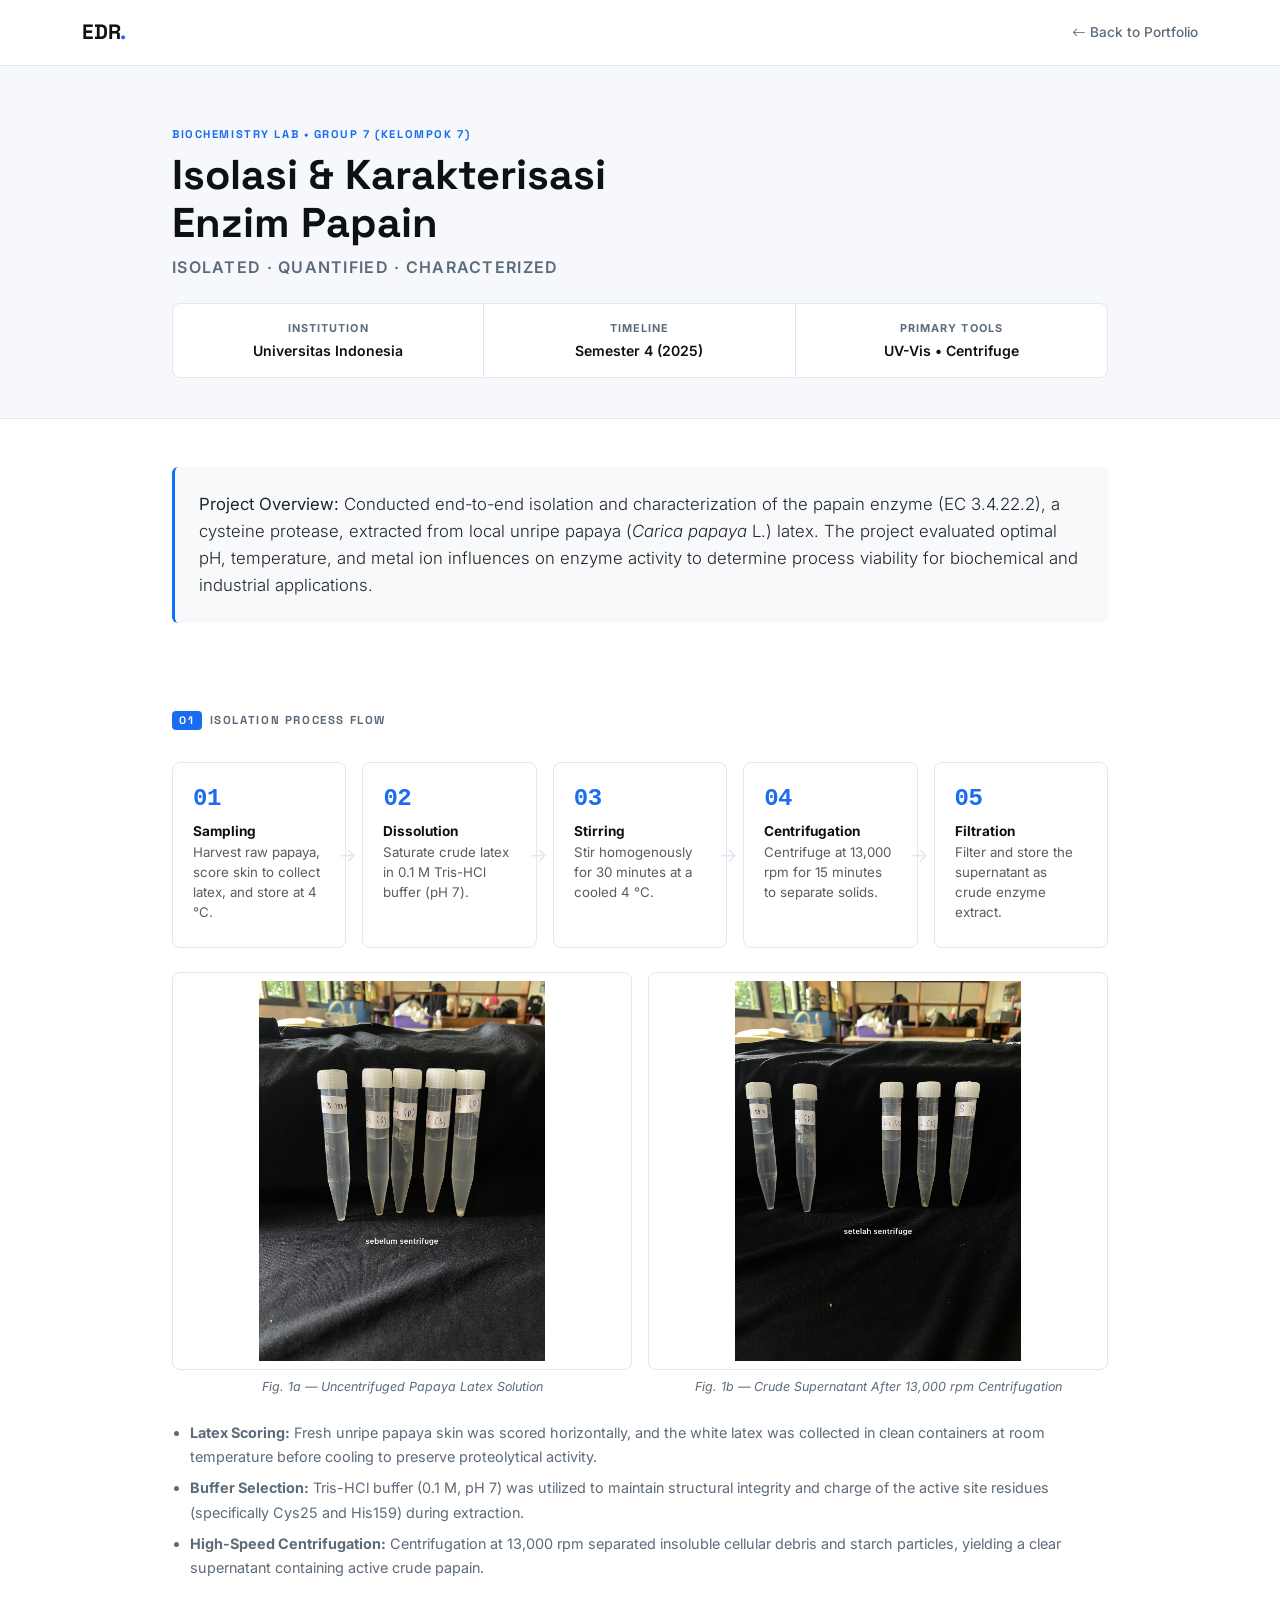
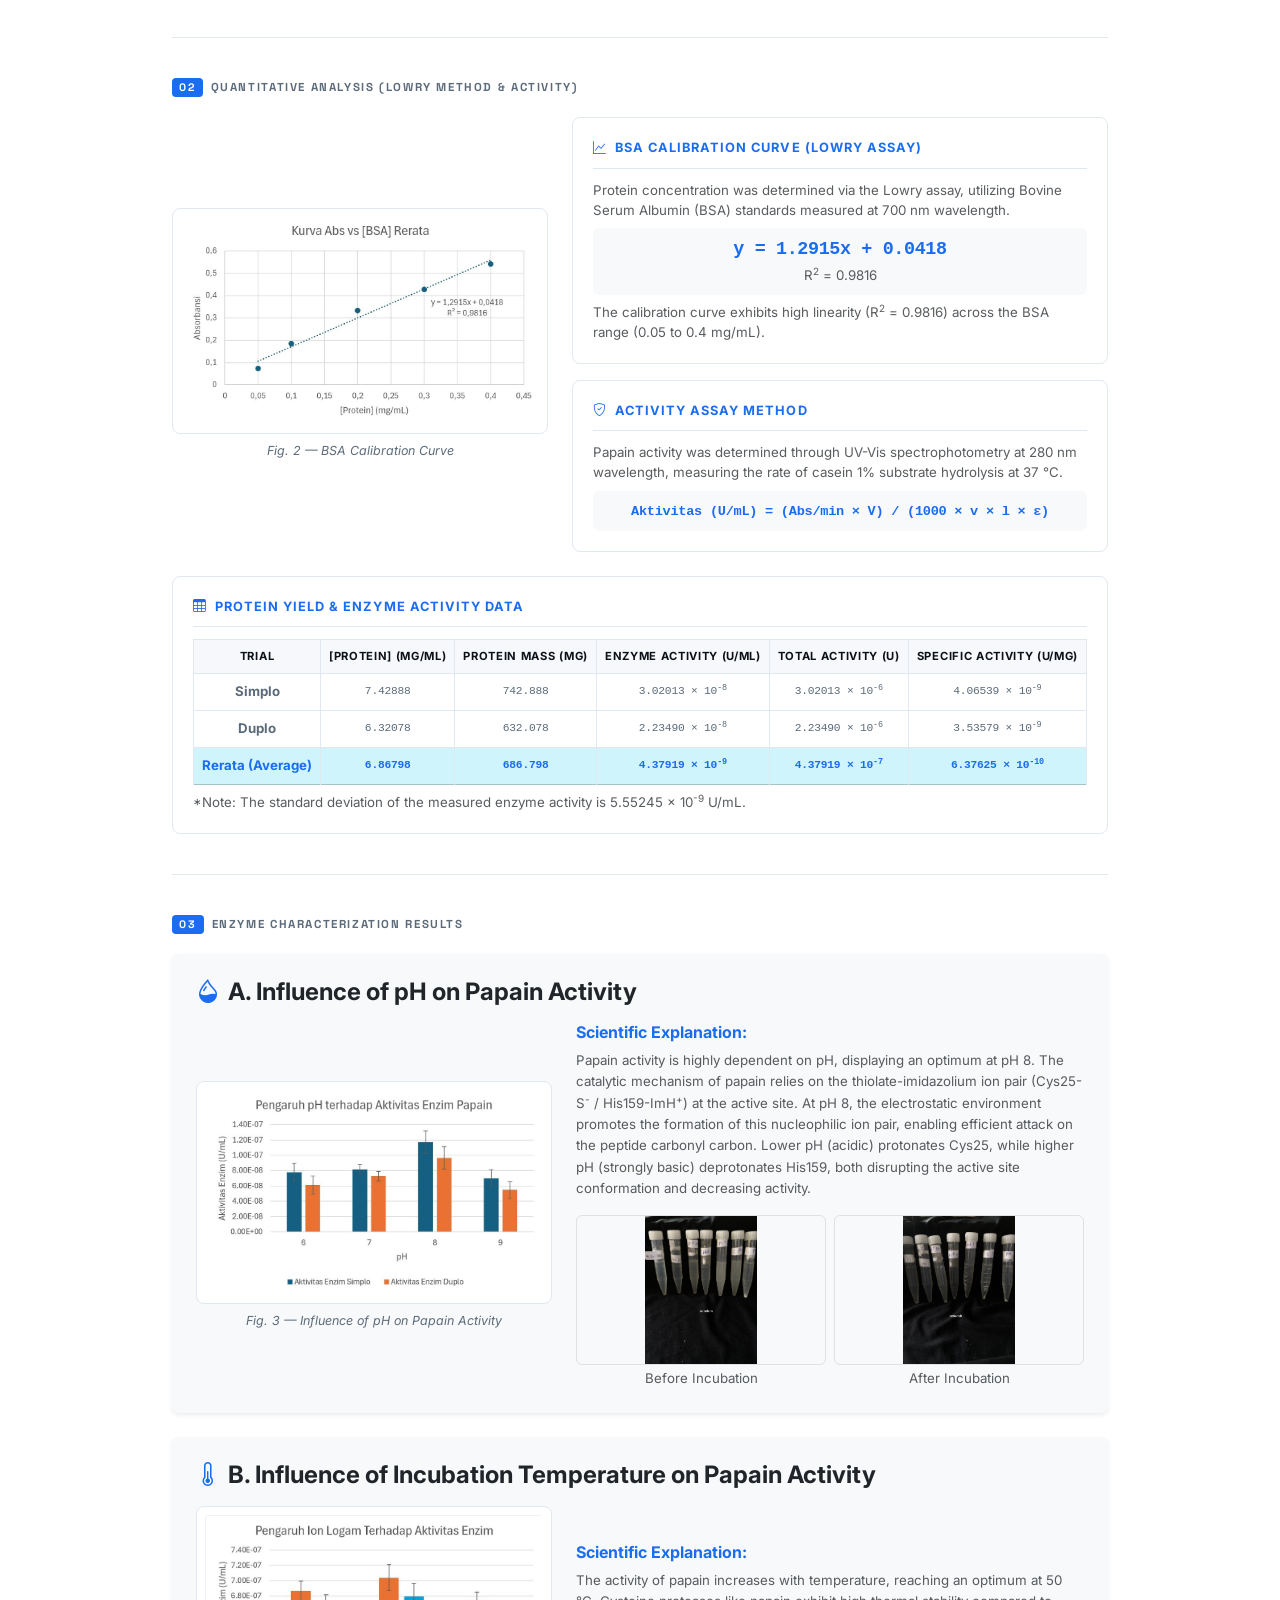
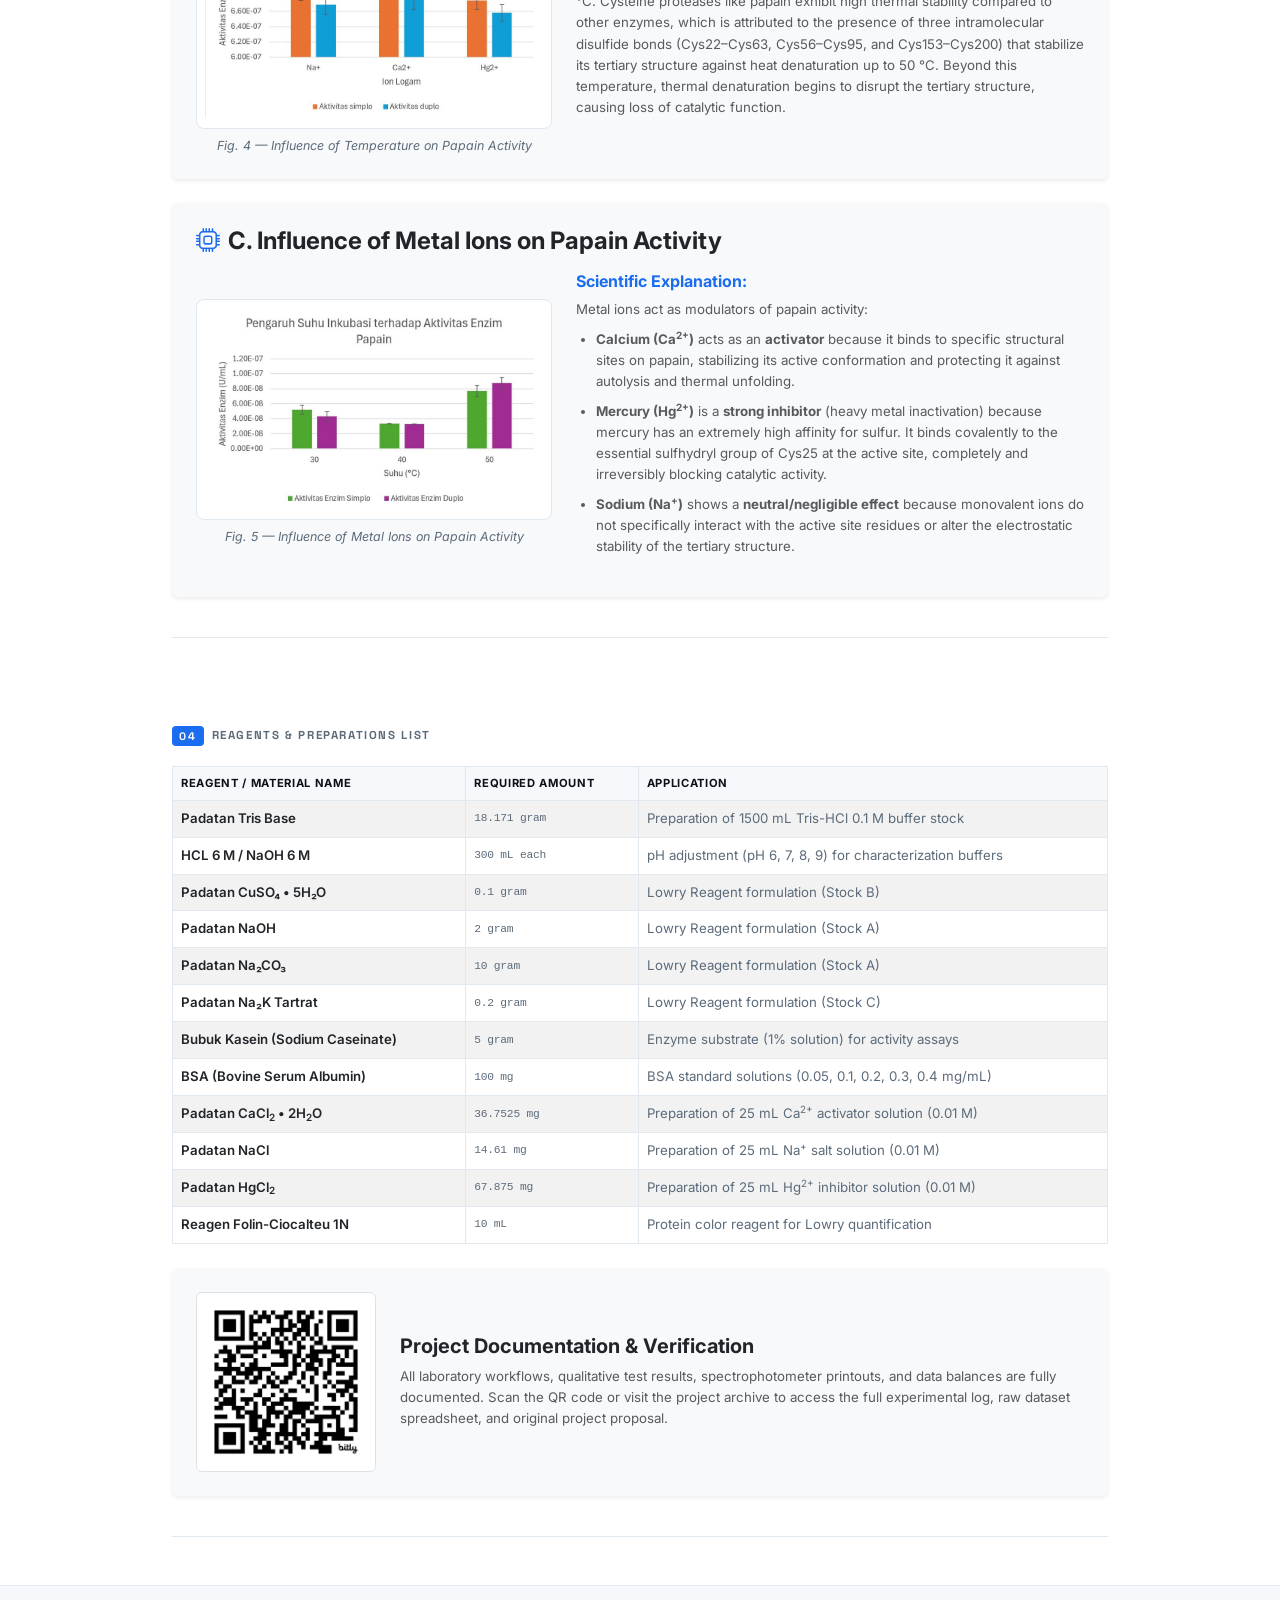
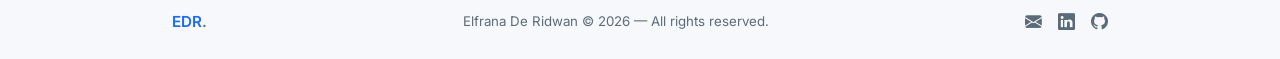
==== docs/project_biochemistry.html @ 493fb2e7 "PORTO" ====
<!DOCTYPE html>
<html lang="en">
<head>
  <meta charset="UTF-8" />
  <meta name="viewport" content="width=device-width, initial-scale=1.0" />
  <meta name="description" content="Papain Enzyme Isolation & Characterization Project — Biochemistry, UV-Vis Spectroscopy, Lowry Assay, Enzyme Activity. Elfrana De Ridwan." />
  <title>Papain Enzyme Isolation &amp; Characterization | Elfrana De Ridwan</title>

  <link href="https://cdn.jsdelivr.net/npm/bootstrap@5.3.3/dist/css/bootstrap.min.css" rel="stylesheet">
  <link href="https://cdn.jsdelivr.net/npm/bootstrap-icons@1.11.3/font/bootstrap-icons.css" rel="stylesheet">
  <link href="https://fonts.googleapis.com/css2?family=Inter:wght@300;400;500;600;700&family=Space+Grotesk:wght@400;500;600;700&display=swap" rel="stylesheet">
  <link rel="stylesheet" href="static/css/style.css" />
</head>
<body>

<!-- ── NAVBAR ─────────────────────────────────── -->
<nav class="navbar navbar-expand-lg sticky-top" id="mainNav">
  <div class="container">
    <a class="navbar-brand fw-bold" href="index.html">EDR<span class="text-accent">.</span></a>
    <div class="ms-auto">
      <a href="index.html" class="btn-back"><i class="bi bi-arrow-left me-1"></i>Back to Portfolio</a>
    </div>
  </div>
</nav>

<!-- ── PROJECT HEADER ─────────────────────────── -->
<section class="project-hero">
  <div class="container" style="max-width:960px;">
    <p class="label-tag mb-2">Biochemistry Lab &bull; Group 7 (Kelompok 7)</p>
    <h1 class="proj-hero-title">Isolasi &amp; Karakterisasi<br>Enzim Papain</h1>
    <p class="proj-hero-sub">Isolated &middot; Quantified &middot; Characterized</p>

    <!-- Meta strip -->
    <div class="meta-strip row g-0 mt-4">
      <div class="col-4 meta-cell text-center">
        <div class="meta-key">Institution</div>
        <div class="meta-val">Universitas Indonesia</div>
      </div>
      <div class="col-4 meta-cell text-center">
        <div class="meta-key">Timeline</div>
        <div class="meta-val">Semester 4 (2025)</div>
      </div>
      <div class="col-4 meta-cell text-center" style="border:none">
        <div class="meta-key">Primary Tools</div>
        <div class="meta-val">UV-Vis &bull; Centrifuge</div>
      </div>
    </div>
  </div>
</section>

<div class="container py-5" style="max-width:960px;">

  <!-- Initial Project Description -->
  <div class="mb-5 p-4 bg-light border-start border-primary border-3 rounded">
    <p class="lead mb-0 text-dark" style="font-size: 1.05rem; line-height: 1.6;">
      <strong>Project Overview:</strong> Conducted end-to-end isolation and characterization of the papain enzyme (EC 3.4.22.2), a cysteine protease, extracted from local unripe papaya (<em>Carica papaya</em> L.) latex. The project evaluated optimal pH, temperature, and metal ion influences on enzyme activity to determine process viability for biochemical and industrial applications.
    </p>
  </div>

  <!-- ── 1. ISOLATION WORKFLOW ─────────────────── -->
  <section class="proj-section">
    <div class="section-label"><span>01</span> Isolation Process Flow</div>
    
    <!-- Flow diagram wrapper using CSS flexbox for clean scientific workflow -->
    <div class="approach-pipeline mb-4">
      <div class="approach-step">
        <div class="approach-num mono-accent">01</div>
        <h5 class="fw-bold mb-1" style="font-size:0.85rem">Sampling</h5>
        <p class="small text-muted mb-0">Harvest raw papaya, score skin to collect latex, and store at 4 &deg;C.</p>
      </div>
      <div class="approach-step">
        <div class="approach-num mono-accent">02</div>
        <h5 class="fw-bold mb-1" style="font-size:0.85rem">Dissolution</h5>
        <p class="small text-muted mb-0">Saturate crude latex in 0.1 M Tris-HCl buffer (pH 7).</p>
      </div>
      <div class="approach-step">
        <div class="approach-num mono-accent">03</div>
        <h5 class="fw-bold mb-1" style="font-size:0.85rem">Stirring</h5>
        <p class="small text-muted mb-0">Stir homogenously for 30 minutes at a cooled 4 &deg;C.</p>
      </div>
      <div class="approach-step">
        <div class="approach-num mono-accent">04</div>
        <h5 class="fw-bold mb-1" style="font-size:0.85rem">Centrifugation</h5>
        <p class="small text-muted mb-0">Centrifuge at 13,000 rpm for 15 minutes to separate solids.</p>
      </div>
      <div class="approach-step">
        <div class="approach-num mono-accent">05</div>
        <h5 class="fw-bold mb-1" style="font-size:0.85rem">Filtration</h5>
        <p class="small text-muted mb-0">Filter and store the supernatant as crude enzyme extract.</p>
      </div>
    </div>

    <!-- Centrifuge experimental evidence pictures -->
    <div class="row g-3 mb-4">
      <div class="col-md-6 text-center">
        <div class="img-frame">
          <img src="static/images/biochem_before_centrifuge.png" alt="Latex dissolution before centrifuge" class="img-fluid" style="max-height: 380px; object-fit: contain; width: 100%;">
        </div>
        <p class="img-caption">Fig. 1a — Uncentrifuged Papaya Latex Solution</p>
      </div>
      <div class="col-md-6 text-center">
        <div class="img-frame">
          <img src="static/images/biochem_after_centrifuge.png" alt="Supernatant crude papain after centrifuge" class="img-fluid" style="max-height: 380px; object-fit: contain; width: 100%;">
        </div>
        <p class="img-caption">Fig. 1b — Crude Supernatant After 13,000 rpm Centrifugation</p>
      </div>
    </div>
    
    <ul class="eng-list mt-3">
      <li><strong>Latex Scoring:</strong> Fresh unripe papaya skin was scored horizontally, and the white latex was collected in clean containers at room temperature before cooling to preserve proteolytical activity.</li>
      <li><strong>Buffer Selection:</strong> Tris-HCl buffer (0.1 M, pH 7) was utilized to maintain structural integrity and charge of the active site residues (specifically Cys25 and His159) during extraction.</li>
      <li><strong>High-Speed Centrifugation:</strong> Centrifugation at 13,000 rpm separated insoluble cellular debris and starch particles, yielding a clear supernatant containing active crude papain.</li>
    </ul>
  </section>

  <!-- ── 2. QUANTITATIVE ANALYSIS ──────────────── -->
  <section class="proj-section">
    <div class="section-label"><span>02</span> Quantitative Analysis (Lowry Method &amp; Activity)</div>
    
    <div class="row g-4 mb-4 align-items-center">
      <!-- Chart column -->
      <div class="col-md-5 text-center">
        <div class="img-frame">
          <img src="static/images/biochem_lowry_curve.png" alt="BSA Calibration Curve" class="img-fluid">
        </div>
        <p class="img-caption">Fig. 2 — BSA Calibration Curve</p>
      </div>
      
      <!-- Text/Calculations column -->
      <div class="col-md-7">
        <div class="ana-card mb-3">
          <div class="ana-card-title"><i class="bi bi-graph-up me-2"></i>BSA Calibration Curve (Lowry Assay)</div>
          <p class="small text-muted mb-2">
            Protein concentration was determined via the Lowry assay, utilizing Bovine Serum Albumin (BSA) standards measured at 700 nm wavelength.
          </p>
          <div class="p-2 bg-light rounded text-center mb-2">
            <span class="mono-accent fw-bold text-accent" style="font-size:1.15rem">y = 1.2915x + 0.0418</span><br>
            <span class="small text-muted">R<sup>2</sup> = 0.9816</span>
          </div>
          <p class="small text-muted mb-0">
            The calibration curve exhibits high linearity (R<sup>2</sup> = 0.9816) across the BSA range (0.05 to 0.4 mg/mL).
          </p>
        </div>

        <div class="ana-card">
          <div class="ana-card-title"><i class="bi bi-shield-check me-2"></i>Activity Assay Method</div>
          <p class="small text-muted mb-2">
            Papain activity was determined through UV-Vis spectrophotometry at 280 nm wavelength, measuring the rate of casein 1% substrate hydrolysis at 37 &deg;C.
          </p>
          <div class="p-2 bg-light rounded text-center">
            <span class="mono-accent fw-bold text-accent" style="font-size:0.85rem">Aktivitas (U/mL) = (Abs/min &times; V) / (1000 &times; v &times; l &times; &epsilon;)</span>
          </div>
        </div>
      </div>
    </div>

    <!-- Quantitative Data Table -->
    <div class="ana-card">
      <div class="ana-card-title"><i class="bi bi-table me-2"></i>Protein Yield &amp; Enzyme Activity Data</div>
      <div class="table-responsive">
        <table class="table table-bordered table-hover bom-table mb-0 text-center">
          <thead>
            <tr>
              <th>Trial</th>
              <th>[Protein] (mg/mL)</th>
              <th>Protein Mass (mg)</th>
              <th>Enzyme Activity (U/mL)</th>
              <th>Total Activity (U)</th>
              <th>Specific Activity (U/mg)</th>
            </tr>
          </thead>
          <tbody>
            <tr>
              <td class="fw-bold">Simplo</td>
              <td class="mono-accent">7.42888</td>
              <td class="mono-accent">742.888</td>
              <td class="mono-accent">3.02013 &times; 10<sup>-8</sup></td>
              <td class="mono-accent">3.02013 &times; 10<sup>-6</sup></td>
              <td class="mono-accent">4.06539 &times; 10<sup>-9</sup></td>
            </tr>
            <tr>
              <td class="fw-bold">Duplo</td>
              <td class="mono-accent">6.32078</td>
              <td class="mono-accent">632.078</td>
              <td class="mono-accent">2.23490 &times; 10<sup>-8</sup></td>
              <td class="mono-accent">2.23490 &times; 10<sup>-6</sup></td>
              <td class="mono-accent">3.53579 &times; 10<sup>-9</sup></td>
            </tr>
            <tr class="table-info font-weight-bold">
              <td class="fw-bold text-accent">Rerata (Average)</td>
              <td class="mono-accent text-accent fw-bold">6.86798</td>
              <td class="mono-accent text-accent fw-bold">686.798</td>
              <td class="mono-accent text-accent fw-bold">4.37919 &times; 10<sup>-9</sup></td>
              <td class="mono-accent text-accent fw-bold">4.37919 &times; 10<sup>-7</sup></td>
              <td class="mono-accent text-accent fw-bold">6.37625 &times; 10<sup>-10</sup></td>
            </tr>
          </tbody>
        </table>
      </div>
      <p class="small text-muted mt-2 mb-0 text-start">
        *Note: The standard deviation of the measured enzyme activity is 5.55245 &times; 10<sup>-9</sup> U/mL.
      </p>
    </div>
  </section>

  <!-- ── 3. ENZYME CHARACTERIZATION ────────────── -->
  <section class="proj-section">
    <div class="section-label"><span>03</span> Enzyme Characterization Results</div>

    <!-- A. pH Profile Section -->
    <div class="card mb-4 border-0 shadow-sm bg-light">
      <div class="card-body p-4">
        <h4 class="fw-bold mb-3 text-dark"><i class="bi bi-droplet-half text-accent me-2"></i>A. Influence of pH on Papain Activity</h4>
        <div class="row g-4 align-items-center">
          <div class="col-md-5 text-center">
            <div class="img-frame mb-2">
              <img src="static/images/biochem_ph_chart.png" alt="pH Effect Chart" class="img-fluid">
            </div>
            <p class="img-caption">Fig. 3 — Influence of pH on Papain Activity</p>
          </div>
          <div class="col-md-7">
            <h6 class="fw-bold text-accent mb-2">Scientific Explanation:</h6>
            <p class="small text-muted mb-3" style="line-height: 1.6;">
              Papain activity is highly dependent on pH, displaying an optimum at pH 8. The catalytic mechanism of papain relies on the thiolate-imidazolium ion pair (Cys25-S<sup>-</sup> / His159-ImH<sup>+</sup>) at the active site. At pH 8, the electrostatic environment promotes the formation of this nucleophilic ion pair, enabling efficient attack on the peptide carbonyl carbon. Lower pH (acidic) protonates Cys25, while higher pH (strongly basic) deprotonates His159, both disrupting the active site conformation and decreasing activity.
            </p>
            <!-- pH trial tubes gallery -->
            <div class="row g-2">
              <div class="col-6">
                <img src="static/images/biochem_ph_before.png" alt="pH tubes before incubation" class="img-fluid rounded border" style="max-height: 150px; object-fit: contain; width: 100%;">
                <span class="d-block small text-muted text-center mt-1">Before Incubation</span>
              </div>
              <div class="col-6">
                <img src="static/images/biochem_ph_after.png" alt="pH tubes after incubation" class="img-fluid rounded border" style="max-height: 150px; object-fit: contain; width: 100%;">
                <span class="d-block small text-muted text-center mt-1">After Incubation</span>
              </div>
            </div>
          </div>
        </div>
      </div>
    </div>

    <!-- B. Temperature Profile Section -->
    <div class="card mb-4 border-0 shadow-sm bg-light">
      <div class="card-body p-4">
        <h4 class="fw-bold mb-3 text-dark"><i class="bi bi-thermometer-half text-accent me-2"></i>B. Influence of Incubation Temperature on Papain Activity</h4>
        <div class="row g-4 align-items-center">
          <div class="col-md-5 text-center">
            <div class="img-frame mb-2">
              <img src="static/images/biochem_temp_chart.png" alt="Temperature Effect Chart" class="img-fluid">
            </div>
            <p class="img-caption">Fig. 4 — Influence of Temperature on Papain Activity</p>
          </div>
          <div class="col-md-7">
            <h6 class="fw-bold text-accent mb-2">Scientific Explanation:</h6>
            <p class="small text-muted mb-0" style="line-height: 1.6;">
              The activity of papain increases with temperature, reaching an optimum at 50 &deg;C. Cysteine proteases like papain exhibit high thermal stability compared to other enzymes, which is attributed to the presence of three intramolecular disulfide bonds (Cys22–Cys63, Cys56–Cys95, and Cys153–Cys200) that stabilize its tertiary structure against heat denaturation up to 50 &deg;C. Beyond this temperature, thermal denaturation begins to disrupt the tertiary structure, causing loss of catalytic function.
            </p>
          </div>
        </div>
      </div>
    </div>

    <!-- C. Metal Ion Profile Section -->
    <div class="card border-0 shadow-sm bg-light">
      <div class="card-body p-4">
        <h4 class="fw-bold mb-3 text-dark"><i class="bi bi-cpu text-accent me-2"></i>C. Influence of Metal Ions on Papain Activity</h4>
        <div class="row g-4 align-items-center">
          <div class="col-md-5 text-center">
            <div class="img-frame mb-2">
              <img src="static/images/biochem_metal_chart.png" alt="Metal Ion Effect Chart" class="img-fluid">
            </div>
            <p class="img-caption">Fig. 5 — Influence of Metal Ions on Papain Activity</p>
          </div>
          <div class="col-md-7">
            <h6 class="fw-bold text-accent mb-2">Scientific Explanation:</h6>
            <p class="small text-muted mb-0" style="line-height: 1.6;">
              Metal ions act as modulators of papain activity:
            </p>
            <ul class="small text-muted mt-2" style="line-height: 1.6; padding-left: 20px;">
              <li class="mb-2"><strong>Calcium (Ca<sup>2+</sup>)</strong> acts as an <strong>activator</strong> because it binds to specific structural sites on papain, stabilizing its active conformation and protecting it against autolysis and thermal unfolding.</li>
              <li class="mb-2"><strong>Mercury (Hg<sup>2+</sup>)</strong> is a <strong>strong inhibitor</strong> (heavy metal inactivation) because mercury has an extremely high affinity for sulfur. It binds covalently to the essential sulfhydryl group of Cys25 at the active site, completely and irreversibly blocking catalytic activity.</li>
              <li><strong>Sodium (Na<sup>+</sup>)</strong> shows a <strong>neutral/negligible effect</strong> because monovalent ions do not specifically interact with the active site residues or alter the electrostatic stability of the tertiary structure.</li>
            </ul>
          </div>
        </div>
      </div>
    </div>
  </section>

  <!-- ── 4. MATERIALS & REAGENTS ──────────────── -->
  <section class="proj-section mt-5">
    <div class="section-label"><span>04</span> Reagents &amp; Preparations List</div>
    <div class="table-responsive mb-4">
      <table class="table table-bordered table-striped bom-table mb-0">
        <thead>
          <tr>
            <th>Reagent / Material Name</th>
            <th>Required Amount</th>
            <th>Application</th>
          </tr>
        </thead>
        <tbody>
          <tr>
            <td class="fw-600 text-dark">Padatan Tris Base</td>
            <td class="mono-accent">18.171 gram</td>
            <td>Preparation of 1500 mL Tris-HCl 0.1 M buffer stock</td>
          </tr>
          <tr>
            <td class="fw-600 text-dark">HCL 6 M / NaOH 6 M</td>
            <td class="mono-accent">300 mL each</td>
            <td>pH adjustment (pH 6, 7, 8, 9) for characterization buffers</td>
          </tr>
          <tr>
            <td class="fw-600 text-dark">Padatan CuSO₄ &bull; 5H₂O</td>
            <td class="mono-accent">0.1 gram</td>
            <td>Lowry Reagent formulation (Stock B)</td>
          </tr>
          <tr>
            <td class="fw-600 text-dark">Padatan NaOH</td>
            <td class="mono-accent">2 gram</td>
            <td>Lowry Reagent formulation (Stock A)</td>
          </tr>
          <tr>
            <td class="fw-600 text-dark">Padatan Na₂CO₃</td>
            <td class="mono-accent">10 gram</td>
            <td>Lowry Reagent formulation (Stock A)</td>
          </tr>
          <tr>
            <td class="fw-600 text-dark">Padatan Na₂K Tartrat</td>
            <td class="mono-accent">0.2 gram</td>
            <td>Lowry Reagent formulation (Stock C)</td>
          </tr>
          <tr>
            <td class="fw-600 text-dark">Bubuk Kasein (Sodium Caseinate)</td>
            <td class="mono-accent">5 gram</td>
            <td>Enzyme substrate (1% solution) for activity assays</td>
          </tr>
          <tr>
            <td class="fw-600 text-dark">BSA (Bovine Serum Albumin)</td>
            <td class="mono-accent">100 mg</td>
            <td>BSA standard solutions (0.05, 0.1, 0.2, 0.3, 0.4 mg/mL)</td>
          </tr>
          <tr>
            <td class="fw-600 text-dark">Padatan CaCl<sub>2</sub> &bull; 2H<sub>2</sub>O</td>
            <td class="mono-accent">36.7525 mg</td>
            <td>Preparation of 25 mL Ca<sup>2+</sup> activator solution (0.01 M)</td>
          </tr>
          <tr>
            <td class="fw-600 text-dark">Padatan NaCl</td>
            <td class="mono-accent">14.61 mg</td>
            <td>Preparation of 25 mL Na<sup>+</sup> salt solution (0.01 M)</td>
          </tr>
          <tr>
            <td class="fw-600 text-dark">Padatan HgCl<sub>2</sub></td>
            <td class="mono-accent">67.875 mg</td>
            <td>Preparation of 25 mL Hg<sup>2+</sup> inhibitor solution (0.01 M)</td>
          </tr>
          <tr>
            <td class="fw-600 text-dark">Reagen Folin-Ciocalteu 1N</td>
            <td class="mono-accent">10 mL</td>
            <td>Protein color reagent for Lowry quantification</td>
          </tr>
        </tbody>
      </table>
    </div>

    <!-- Final documentation card with QR code -->
    <div class="card border-0 shadow-sm bg-light">
      <div class="card-body p-4 d-flex flex-column flex-md-row align-items-center gap-4">
        <div class="text-center" style="max-width:180px;">
          <img src="static/images/biochem_qrcode.png" alt="Documentation QR Code" class="img-fluid rounded border">
        </div>
        <div>
          <h5 class="fw-bold mb-2">Project Documentation &amp; Verification</h5>
          <p class="small text-muted mb-0" style="line-height: 1.6;">
            All laboratory workflows, qualitative test results, spectrophotometer printouts, and data balances are fully documented. Scan the QR code or visit the project archive to access the full experimental log, raw dataset spreadsheet, and original project proposal.
          </p>
        </div>
      </div>
    </div>
  </section>
  
</div>

<!-- ── FOOTER ─────────────────────────────────────── -->
<footer class="site-footer py-4">
  <div class="container d-flex flex-column flex-md-row justify-content-between align-items-center gap-2" style="max-width: 960px;">
    <span class="fw-600" style="color:var(--accent)">EDR<span style="color:var(--txt-muted)">.</span></span>
    <span class="small txt-muted">Elfrana De Ridwan &copy; 2026 &mdash; All rights reserved.</span>
    <div class="d-flex gap-3">
      <a href="mailto:elfrana.de@ui.ac.id" class="footer-link"><i class="bi bi-envelope-fill"></i></a>
      <a href="https://www.linkedin.com/in/elfrana-de-ridwan-ba3712145" target="_blank" class="footer-link"><i class="bi bi-linkedin"></i></a>
      <a href="https://github.com/elfranar" target="_blank" class="footer-link"><i class="bi bi-github"></i></a>
    </div>
  </div>
</footer>

<script src="https://cdn.jsdelivr.net/npm/bootstrap@5.3.3/dist/js/bootstrap.bundle.min.js"></script>
</body>
</html>
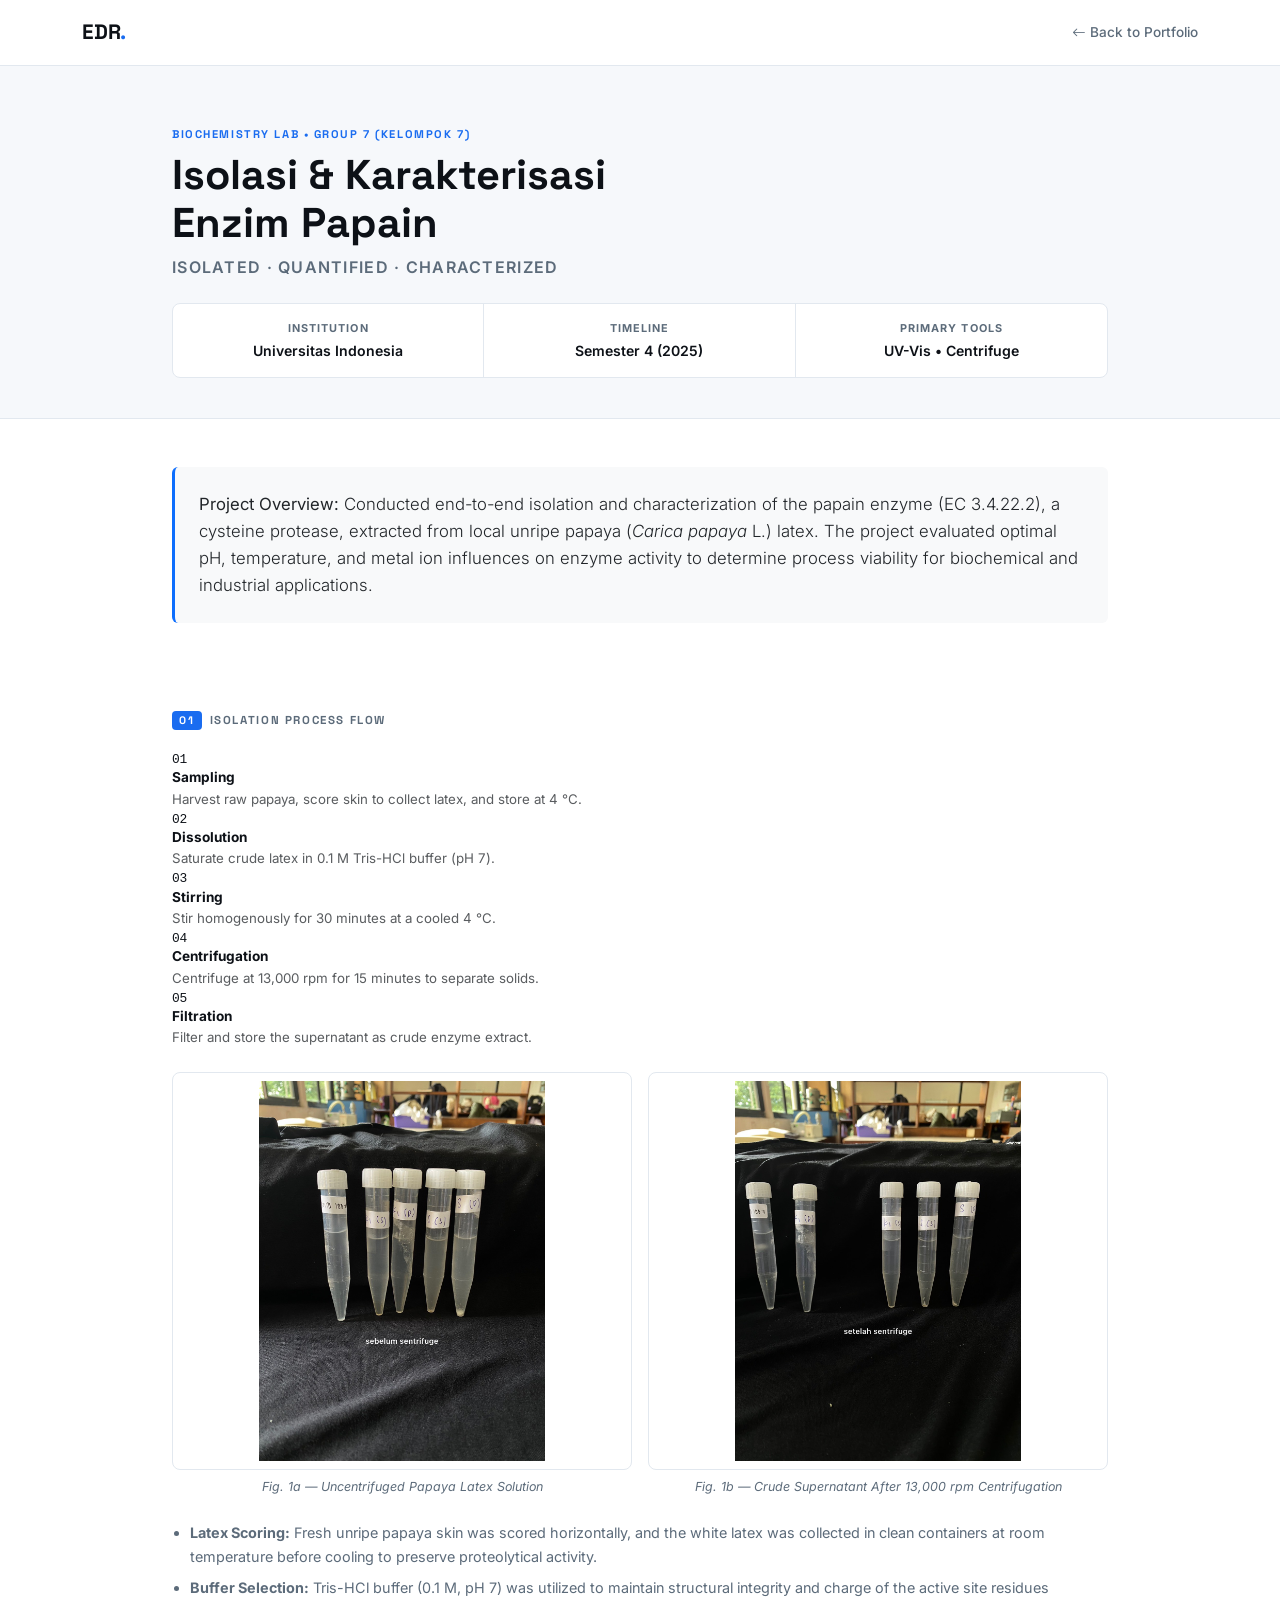
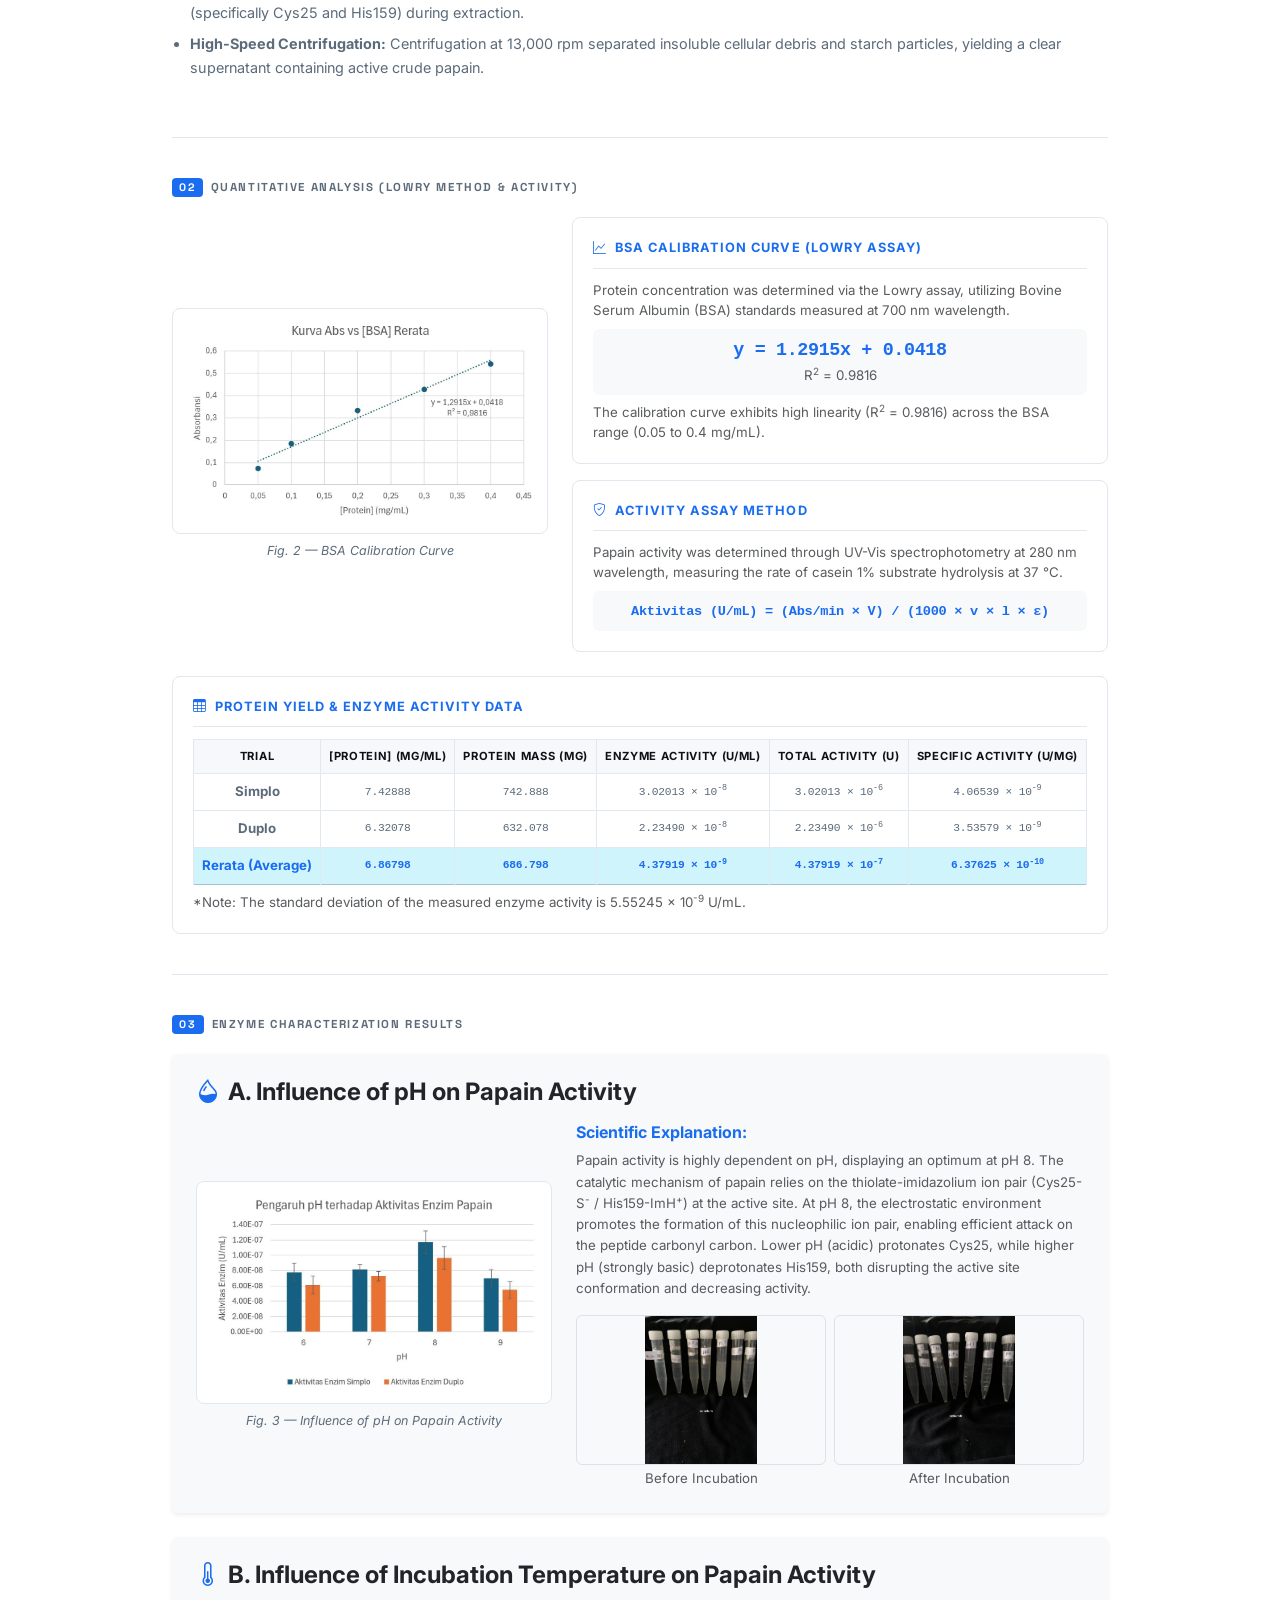
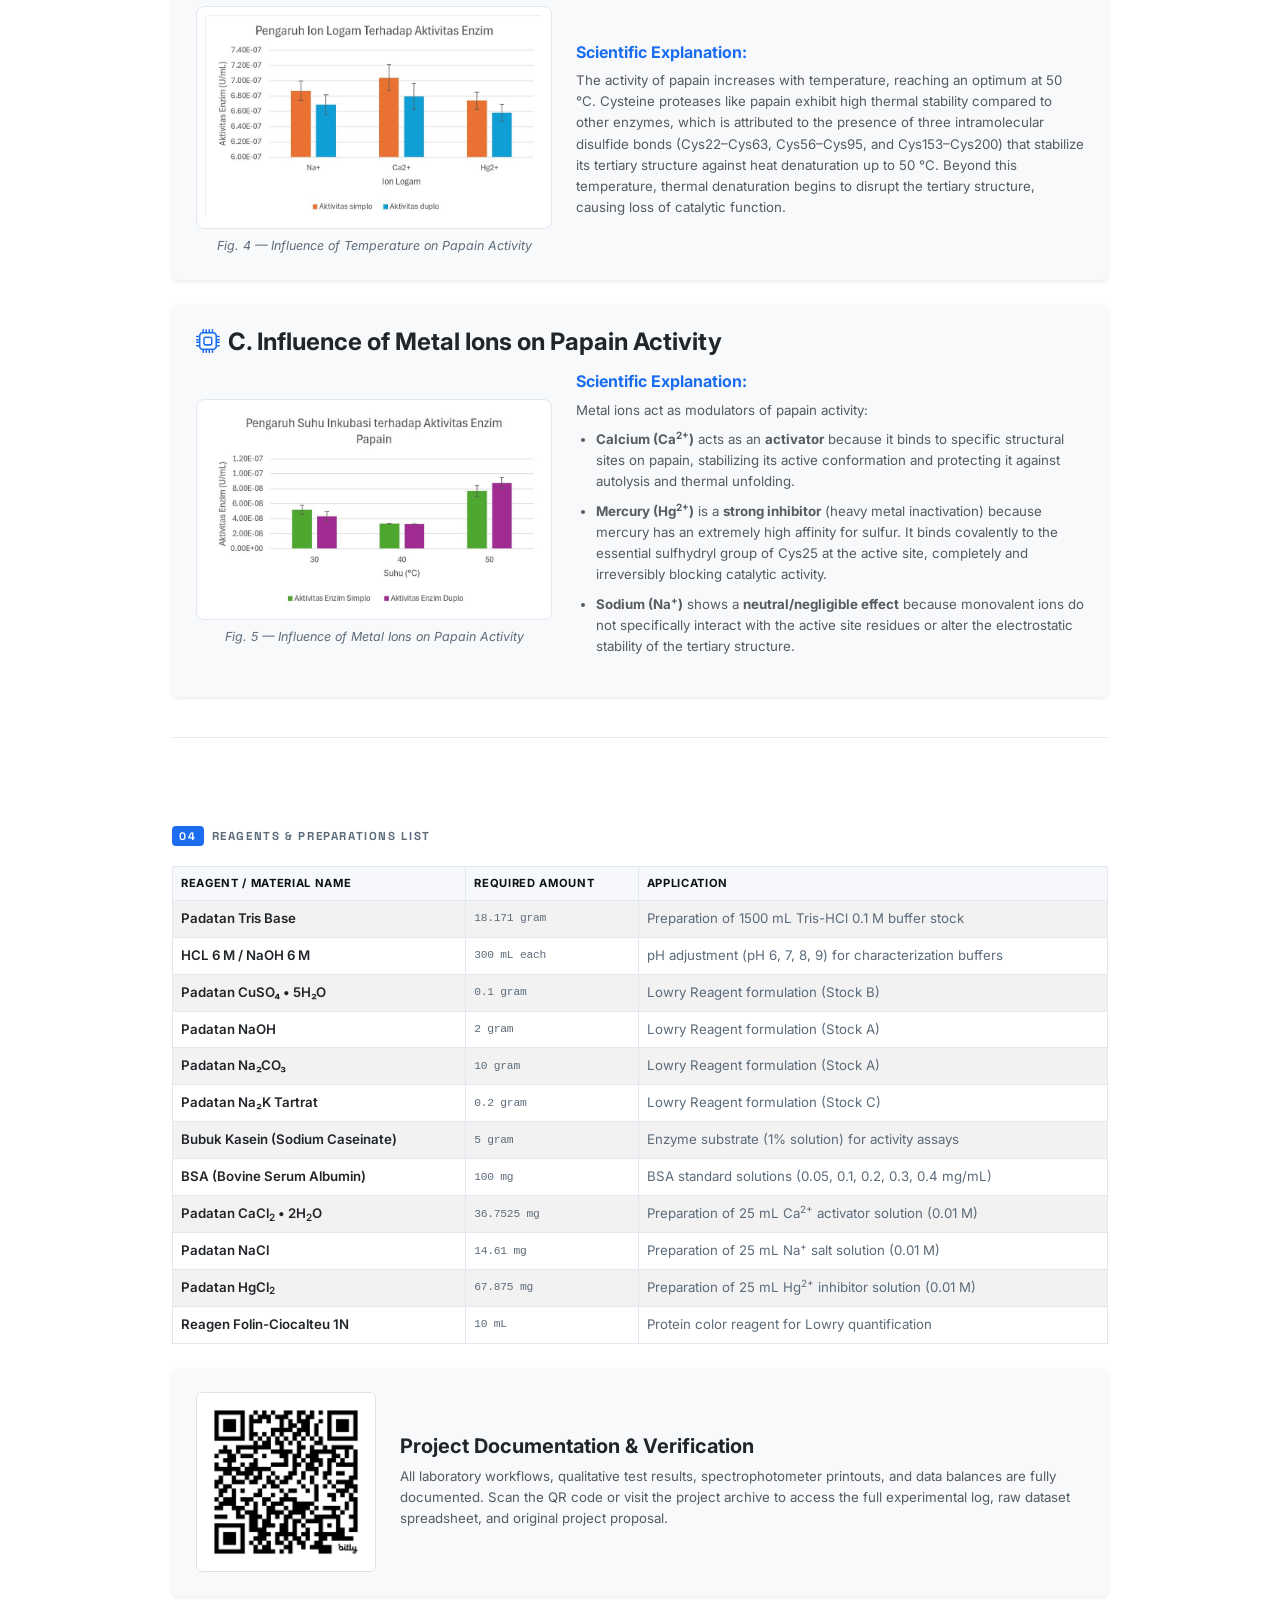
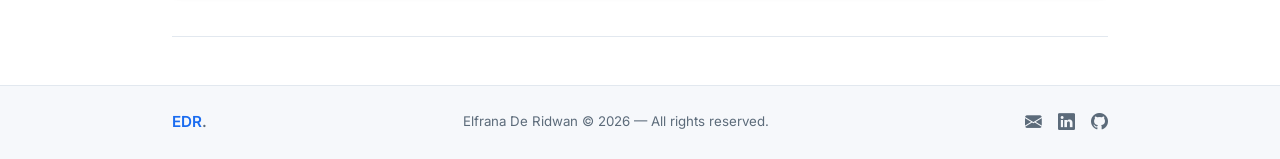
==== commit 957058b9: "Update project_biochemistry.html" ====
--- a/docs/project_biochemistry.html
+++ b/docs/project_biochemistry.html
@@ -5,7 +5,6 @@
   <meta name="viewport" content="width=device-width, initial-scale=1.0" />
   <meta name="description" content="Papain Enzyme Isolation & Characterization Project — Biochemistry, UV-Vis Spectroscopy, Lowry Assay, Enzyme Activity. Elfrana De Ridwan." />
   <title>Papain Enzyme Isolation &amp; Characterization | Elfrana De Ridwan</title>
-
   <link href="https://cdn.jsdelivr.net/npm/bootstrap@5.3.3/dist/css/bootstrap.min.css" rel="stylesheet">
   <link href="https://cdn.jsdelivr.net/npm/bootstrap-icons@1.11.3/font/bootstrap-icons.css" rel="stylesheet">
   <link href="https://fonts.googleapis.com/css2?family=Inter:wght@300;400;500;600;700&family=Space+Grotesk:wght@400;500;600;700&display=swap" rel="stylesheet">
@@ -13,7 +12,7 @@
 </head>
 <body>
 
-<!-- ── NAVBAR ─────────────────────────────────── -->
+<!-- Navbar -->
 <nav class="navbar navbar-expand-lg sticky-top" id="mainNav">
   <div class="container">
     <a class="navbar-brand fw-bold" href="index.html">EDR<span class="text-accent">.</span></a>
@@ -23,14 +22,14 @@
   </div>
 </nav>
 
-<!-- ── PROJECT HEADER ─────────────────────────── -->
+<!-- Header -->
 <section class="project-hero">
   <div class="container" style="max-width:960px;">
     <p class="label-tag mb-2">Biochemistry Lab &bull; Group 7 (Kelompok 7)</p>
     <h1 class="proj-hero-title">Isolasi &amp; Karakterisasi<br>Enzim Papain</h1>
     <p class="proj-hero-sub">Isolated &middot; Quantified &middot; Characterized</p>
 
-    <!-- Meta strip -->
+    <!-- Meta -->
     <div class="meta-strip row g-0 mt-4">
       <div class="col-4 meta-cell text-center">
         <div class="meta-key">Institution</div>
@@ -47,21 +46,20 @@
     </div>
   </div>
 </section>
-
 <div class="container py-5" style="max-width:960px;">
 
-  <!-- Initial Project Description -->
+  <!-- Description -->
   <div class="mb-5 p-4 bg-light border-start border-primary border-3 rounded">
     <p class="lead mb-0 text-dark" style="font-size: 1.05rem; line-height: 1.6;">
       <strong>Project Overview:</strong> Conducted end-to-end isolation and characterization of the papain enzyme (EC 3.4.22.2), a cysteine protease, extracted from local unripe papaya (<em>Carica papaya</em> L.) latex. The project evaluated optimal pH, temperature, and metal ion influences on enzyme activity to determine process viability for biochemical and industrial applications.
     </p>
   </div>
 
-  <!-- ── 1. ISOLATION WORKFLOW ─────────────────── -->
+  <!-- Isolation -->
   <section class="proj-section">
     <div class="section-label"><span>01</span> Isolation Process Flow</div>
     
-    <!-- Flow diagram wrapper using CSS flexbox for clean scientific workflow -->
+    <!-- Diagram -->
     <div class="approach-pipeline mb-4">
       <div class="approach-step">
         <div class="approach-num mono-accent">01</div>
@@ -90,7 +88,7 @@
       </div>
     </div>
 
-    <!-- Centrifuge experimental evidence pictures -->
+    <!-- Centrifuge -->
     <div class="row g-3 mb-4">
       <div class="col-md-6 text-center">
         <div class="img-frame">
@@ -105,7 +103,6 @@
         <p class="img-caption">Fig. 1b — Crude Supernatant After 13,000 rpm Centrifugation</p>
       </div>
     </div>
-    
     <ul class="eng-list mt-3">
       <li><strong>Latex Scoring:</strong> Fresh unripe papaya skin was scored horizontally, and the white latex was collected in clean containers at room temperature before cooling to preserve proteolytical activity.</li>
       <li><strong>Buffer Selection:</strong> Tris-HCl buffer (0.1 M, pH 7) was utilized to maintain structural integrity and charge of the active site residues (specifically Cys25 and His159) during extraction.</li>
@@ -113,12 +110,11 @@
     </ul>
   </section>
 
-  <!-- ── 2. QUANTITATIVE ANALYSIS ──────────────── -->
+  <!-- QUANTITATIVE ANALYSIS -->
   <section class="proj-section">
     <div class="section-label"><span>02</span> Quantitative Analysis (Lowry Method &amp; Activity)</div>
-    
     <div class="row g-4 mb-4 align-items-center">
-      <!-- Chart column -->
+      <!-- Chart -->
       <div class="col-md-5 text-center">
         <div class="img-frame">
           <img src="static/images/biochem_lowry_curve.png" alt="BSA Calibration Curve" class="img-fluid">
@@ -126,7 +122,7 @@
         <p class="img-caption">Fig. 2 — BSA Calibration Curve</p>
       </div>
       
-      <!-- Text/Calculations column -->
+      <!-- Calculations -->
       <div class="col-md-7">
         <div class="ana-card mb-3">
           <div class="ana-card-title"><i class="bi bi-graph-up me-2"></i>BSA Calibration Curve (Lowry Assay)</div>
@@ -141,7 +137,6 @@
             The calibration curve exhibits high linearity (R<sup>2</sup> = 0.9816) across the BSA range (0.05 to 0.4 mg/mL).
           </p>
         </div>
-
         <div class="ana-card">
           <div class="ana-card-title"><i class="bi bi-shield-check me-2"></i>Activity Assay Method</div>
           <p class="small text-muted mb-2">
@@ -203,11 +198,11 @@
     </div>
   </section>
 
-  <!-- ── 3. ENZYME CHARACTERIZATION ────────────── -->
+  <!-- ENZYME CHARACTERIZATION -->
   <section class="proj-section">
     <div class="section-label"><span>03</span> Enzyme Characterization Results</div>
 
-    <!-- A. pH Profile Section -->
+    <!-- pH -->
     <div class="card mb-4 border-0 shadow-sm bg-light">
       <div class="card-body p-4">
         <h4 class="fw-bold mb-3 text-dark"><i class="bi bi-droplet-half text-accent me-2"></i>A. Influence of pH on Papain Activity</h4>
@@ -223,7 +218,6 @@
             <p class="small text-muted mb-3" style="line-height: 1.6;">
               Papain activity is highly dependent on pH, displaying an optimum at pH 8. The catalytic mechanism of papain relies on the thiolate-imidazolium ion pair (Cys25-S<sup>-</sup> / His159-ImH<sup>+</sup>) at the active site. At pH 8, the electrostatic environment promotes the formation of this nucleophilic ion pair, enabling efficient attack on the peptide carbonyl carbon. Lower pH (acidic) protonates Cys25, while higher pH (strongly basic) deprotonates His159, both disrupting the active site conformation and decreasing activity.
             </p>
-            <!-- pH trial tubes gallery -->
             <div class="row g-2">
               <div class="col-6">
                 <img src="static/images/biochem_ph_before.png" alt="pH tubes before incubation" class="img-fluid rounded border" style="max-height: 150px; object-fit: contain; width: 100%;">
@@ -239,7 +233,7 @@
       </div>
     </div>
 
-    <!-- B. Temperature Profile Section -->
+    <!-- Temperature -->
     <div class="card mb-4 border-0 shadow-sm bg-light">
       <div class="card-body p-4">
         <h4 class="fw-bold mb-3 text-dark"><i class="bi bi-thermometer-half text-accent me-2"></i>B. Influence of Incubation Temperature on Papain Activity</h4>
@@ -260,7 +254,7 @@
       </div>
     </div>
 
-    <!-- C. Metal Ion Profile Section -->
+    <!-- Metal Ion -->
     <div class="card border-0 shadow-sm bg-light">
       <div class="card-body p-4">
         <h4 class="fw-bold mb-3 text-dark"><i class="bi bi-cpu text-accent me-2"></i>C. Influence of Metal Ions on Papain Activity</h4>
@@ -287,7 +281,7 @@
     </div>
   </section>
 
-  <!-- ── 4. MATERIALS & REAGENTS ──────────────── -->
+  <!-- MATERIALS & REAGENTS -->
   <section class="proj-section mt-5">
     <div class="section-label"><span>04</span> Reagents &amp; Preparations List</div>
     <div class="table-responsive mb-4">
@@ -364,7 +358,7 @@
       </table>
     </div>
 
-    <!-- Final documentation card with QR code -->
+    <!-- QR code -->
     <div class="card border-0 shadow-sm bg-light">
       <div class="card-body p-4 d-flex flex-column flex-md-row align-items-center gap-4">
         <div class="text-center" style="max-width:180px;">
@@ -378,11 +372,10 @@
         </div>
       </div>
     </div>
-  </section>
-  
+  </section>  
 </div>
 
-<!-- ── FOOTER ─────────────────────────────────────── -->
+<!-- FOOTER -->
 <footer class="site-footer py-4">
   <div class="container d-flex flex-column flex-md-row justify-content-between align-items-center gap-2" style="max-width: 960px;">
     <span class="fw-600" style="color:var(--accent)">EDR<span style="color:var(--txt-muted)">.</span></span>
@@ -394,7 +387,6 @@
     </div>
   </div>
 </footer>
-
 <script src="https://cdn.jsdelivr.net/npm/bootstrap@5.3.3/dist/js/bootstrap.bundle.min.js"></script>
 </body>
 </html>
--- a/docs/static/css/style.css
+++ b/docs/static/css/style.css
@@ -0,0 +1,916 @@
+/* Custom CSS */
+:root {
+  --accent:       #1a6cf0;
+  --accent-dark:  #0f4cb5;
+  --bg:           #ffffff;
+  --bg-alt:       #f6f8fb;
+  --border:       #e2e8ef;
+  --txt:          #0d1117;
+  --txt-muted:    #5c6b7a;
+  --font-body:    'Inter', sans-serif;
+  --font-heading: 'Space Grotesk', sans-serif;
+  --radius:       8px;
+}
+
+*, *::before, *::after { box-sizing: border-box; }
+
+body {
+  font-family: var(--font-body);
+  color: var(--txt);
+  background: var(--bg);
+  font-size: 0.95rem;
+  -webkit-font-smoothing: antialiased;
+}
+
+/* Utilities */
+.fw-600        { font-weight: 600; }
+.text-accent   { color: var(--accent) !important; }
+.txt-muted     { color: var(--txt-muted); }
+.label-tag {
+  display: inline-block;
+  font-family: var(--font-heading);
+  font-size: 0.7rem;
+  font-weight: 700;
+  letter-spacing: .14em;
+  text-transform: uppercase;
+  color: var(--accent);
+}
+.section-title {
+  font-family: var(--font-heading);
+  font-size: 2rem;
+  font-weight: 700;
+  color: var(--txt);
+}
+
+/* Navbar */
+#mainNav {
+  background: rgba(255,255,255,0.96);
+  backdrop-filter: blur(8px);
+  border-bottom: 1px solid var(--border);
+  padding: .75rem 0;
+}
+.navbar-brand {
+  font-family: var(--font-heading);
+  font-size: 1.3rem;
+  color: var(--txt) !important;
+  letter-spacing: -.01em;
+}
+.nav-link {
+  font-weight: 500;
+  font-size: .875rem;
+  color: var(--txt-muted) !important;
+  transition: color .15s;
+  padding: .35rem .6rem !important;
+}
+.nav-link:hover, .nav-link.active { color: var(--accent) !important; }
+.btn-outline-accent {
+  border: 1.5px solid var(--accent);
+  color: var(--accent) !important;
+  border-radius: 6px;
+  font-size: .8rem;
+  font-weight: 600;
+  padding: .3rem .85rem;
+  transition: background .15s, color .15s;
+  text-decoration: none;
+}
+.btn-outline-accent:hover {
+  background: var(--accent);
+  color: #fff !important;
+}
+.btn-back {
+  font-size: .85rem;
+  font-weight: 500;
+  color: var(--txt-muted);
+  text-decoration: none;
+  transition: color .15s;
+}
+.btn-back:hover { color: var(--accent); }
+
+/* About */
+.section-hero {
+  padding: 5rem 0 4rem;
+  background: var(--bg);
+}
+.photo-ring {
+  width: 180px;
+  height: 180px;
+  border-radius: 50%;
+  border: 3px solid var(--border);
+  padding: 4px;
+  overflow: hidden;
+}
+.photo-ring img {
+  border-radius: 50%;
+  width: 100%;
+  height: 100%;
+  object-fit: cover;
+}
+.hero-name {
+  font-family: var(--font-heading);
+  font-size: 2.8rem;
+  font-weight: 700;
+  line-height: 1.1;
+  color: var(--txt);
+  margin-bottom: .4rem;
+}
+.hero-sub {
+  font-size: 1.08rem;
+  color: var(--accent);
+  font-weight: 600;
+  font-family: var(--font-heading);
+}
+.hero-sub-detail {
+  font-size: 0.95rem;
+  color: var(--txt-muted);
+  line-height: 1.6;
+}
+.bio {
+  color: var(--txt-muted);
+  line-height: 1.75;
+  font-size: .96rem;
+}
+.contact-pill {
+  display: flex;
+  align-items: center;
+  font-size: .82rem;
+  color: var(--txt-muted);
+  text-decoration: none;
+  transition: color .15s;
+}
+.contact-pill:hover { color: var(--accent); }
+
+/* KPI Cards */
+.kpi-card {
+  border: 1px solid var(--border);
+  border-radius: var(--radius);
+  padding: 1rem .5rem;
+  background: var(--bg);
+  transition: border-color .2s, box-shadow .2s;
+}
+.kpi-card:hover {
+  border-color: var(--accent);
+  box-shadow: 0 2px 12px rgba(26,108,240,.08);
+}
+.kpi-value {
+  font-family: var(--font-heading);
+  font-size: 1.7rem;
+  font-weight: 700;
+  color: var(--accent);
+  line-height: 1.1;
+}
+.kpi-unit {
+  font-size: .9rem;
+  font-weight: 400;
+  color: var(--txt-muted);
+  margin-left: 2px;
+}
+.kpi-label {
+  font-size: .72rem;
+  font-weight: 600;
+  letter-spacing: .04em;
+  text-transform: uppercase;
+  color: var(--txt-muted);
+  margin-top: .25rem;
+}
+
+/* Skills */
+.section-alt { background: var(--bg-alt); }
+.skill-card {
+  background: var(--bg);
+  border: 1px solid var(--border);
+  border-radius: var(--radius);
+  padding: 1.5rem;
+  transition: border-color .2s, box-shadow .2s;
+}
+.skill-card:hover {
+  border-color: var(--accent);
+  box-shadow: 0 2px 12px rgba(26,108,240,.07);
+}
+.skill-icon {
+  font-size: 1.6rem;
+  color: var(--accent);
+}
+.skill-list {
+  list-style: none;
+  padding: 0;
+  margin: 0;
+  font-size: .87rem;
+  color: var(--txt-muted);
+}
+.skill-list li {
+  padding: .25rem 0;
+  border-bottom: 1px dashed var(--border);
+}
+.skill-list li:last-child { border: none; }
+.tech-badge {
+  display: inline-block;
+  padding: .28rem .65rem;
+  border: 1px solid var(--border);
+  border-radius: 20px;
+  font-size: .75rem;
+  font-weight: 600;
+  color: var(--txt-muted);
+  background: var(--bg);
+  letter-spacing: .02em;
+  transition: border-color .15s, color .15s;
+}
+.tech-badge:hover {
+  border-color: var(--accent);
+  color: var(--accent);
+}
+
+/* Projects */
+.project-card {
+  border: 1px solid var(--border);
+  border-radius: var(--radius);
+  padding: 2rem;
+  background: var(--bg);
+  transition: border-color .2s, box-shadow .2s;
+}
+.project-card:hover {
+  border-color: var(--accent);
+  box-shadow: 0 4px 20px rgba(26,108,240,.09);
+}
+.project-tag {
+  font-size: .7rem;
+  font-weight: 700;
+  letter-spacing: .12em;
+  text-transform: uppercase;
+  color: var(--accent);
+  margin-bottom: .5rem;
+}
+.project-title {
+  font-family: var(--font-heading);
+  font-size: 1.45rem;
+  font-weight: 700;
+  color: var(--txt);
+  margin-bottom: .65rem;
+}
+.project-desc {
+  font-size: .9rem;
+  color: var(--txt-muted);
+  line-height: 1.7;
+  margin-bottom: 1.25rem;
+}
+/* Spec row */
+.spec-row {
+  display: flex;
+  flex-wrap: wrap;
+  gap: .5rem;
+  padding: 1rem 0;
+  border-top: 1px solid var(--border);
+  border-bottom: 1px solid var(--border);
+  margin-bottom: 1.25rem;
+}
+.spec-item {
+  display: flex;
+  flex-direction: column;
+  flex: 1;
+  min-width: 90px;
+}
+.spec-val {
+  font-family: var(--font-heading);
+  font-size: 1.05rem;
+  font-weight: 700;
+  color: var(--accent);
+}
+.spec-lbl {
+  font-size: .7rem;
+  color: var(--txt-muted);
+  font-weight: 500;
+  text-transform: uppercase;
+  letter-spacing: .05em;
+}
+.spec-divider {
+  width: 1px;
+  background: var(--border);
+  align-self: stretch;
+}
+.btn-primary-custom {
+  display: inline-flex;
+  align-items: center;
+  background: var(--accent);
+  color: #fff;
+  border-radius: 6px;
+  font-size: .85rem;
+  font-weight: 600;
+  padding: .5rem 1.1rem;
+  text-decoration: none;
+  transition: background .15s, transform .15s;
+}
+.btn-primary-custom:hover {
+  background: var(--accent-dark);
+  color: #fff;
+  transform: translateY(-1px);
+}
+
+/* Quick Specs */
+.quick-spec-card {
+  border: 1px solid var(--border);
+  border-radius: var(--radius);
+  padding: 1.5rem;
+  background: var(--bg-alt);
+}
+.qs-row {
+  display: flex;
+  justify-content: space-between;
+  align-items: baseline;
+  gap: .5rem;
+  padding: .45rem 0;
+  border-bottom: 1px dashed var(--border);
+  font-size: .85rem;
+}
+.qs-key {
+  font-weight: 700;
+  color: var(--txt);
+  white-space: nowrap;
+  min-width: 90px;
+}
+.qs-val { color: var(--txt-muted); text-align: right; }
+
+/* Footer */
+.site-footer {
+  border-top: 1px solid var(--border);
+  background: var(--bg-alt);
+}
+.footer-link {
+  color: var(--txt-muted);
+  font-size: 1.05rem;
+  text-decoration: none;
+  transition: color .15s;
+}
+.footer-link:hover { color: var(--accent); }
+
+/* Project Page */
+.project-hero {
+  background: var(--bg-alt);
+  border-bottom: 1px solid var(--border);
+  padding: 3.5rem 0 2.5rem;
+}
+.proj-hero-title {
+  font-family: var(--font-heading);
+  font-size: 2.6rem;
+  font-weight: 700;
+  line-height: 1.15;
+  color: var(--txt);
+  margin-bottom: .5rem;
+}
+.proj-hero-sub {
+  font-size: 1rem;
+  color: var(--txt-muted);
+  letter-spacing: .08em;
+  text-transform: uppercase;
+  font-weight: 600;
+}
+
+/* Meta strip */
+.meta-strip {
+  border: 1px solid var(--border);
+  border-radius: var(--radius);
+  background: var(--bg);
+  overflow: hidden;
+}
+.meta-cell {
+  padding: 1rem 1.25rem;
+  border-right: 1px solid var(--border);
+}
+.meta-key {
+  font-size: .68rem;
+  font-weight: 700;
+  letter-spacing: .1em;
+  text-transform: uppercase;
+  color: var(--txt-muted);
+  margin-bottom: .25rem;
+}
+.meta-val {
+  font-weight: 600;
+  font-size: .88rem;
+  color: var(--txt);
+}
+
+/* Project sections */
+.proj-section {
+  padding: 2.5rem 0;
+  border-bottom: 1px solid var(--border);
+}
+.section-label {
+  font-family: var(--font-heading);
+  font-size: .72rem;
+  font-weight: 700;
+  letter-spacing: .14em;
+  text-transform: uppercase;
+  color: var(--txt-muted);
+  margin-bottom: 1.25rem;
+  display: flex;
+  align-items: center;
+  gap: .5rem;
+}
+.section-label span {
+  background: var(--accent);
+  color: #fff;
+  border-radius: 4px;
+  padding: .1rem .45rem;
+  font-size: .68rem;
+}
+
+/* Image frame */
+.img-frame {
+  border: 1px solid var(--border);
+  border-radius: var(--radius);
+  padding: 8px;
+  background: #fff;
+  overflow: hidden;
+}
+.img-frame img { display: block; width: 100%; border-radius: 4px; }
+.img-caption {
+  font-size: .78rem;
+  color: var(--txt-muted);
+  font-style: italic;
+  text-align: center;
+  margin-top: .5rem;
+  margin-bottom: 0;
+}
+
+/* Bullet List */
+.eng-list {
+  padding-left: 1.1rem;
+  color: var(--txt-muted);
+  line-height: 1.7;
+}
+.eng-list li { margin-bottom: .4rem; font-size: .9rem; }
+.eng-list li:last-child { margin-bottom: 0; }
+
+/* Analysis cards */
+.ana-card {
+  border: 1px solid var(--border);
+  border-radius: var(--radius);
+  padding: 1.25rem;
+  background: var(--bg);
+}
+.ana-card-title {
+  font-size: .8rem;
+  font-weight: 700;
+  text-transform: uppercase;
+  letter-spacing: .08em;
+  color: var(--accent);
+  padding-bottom: .65rem;
+  border-bottom: 1px solid var(--border);
+  margin-bottom: .75rem;
+}
+.ana-table {
+  width: 100%;
+  border-collapse: collapse;
+  font-size: .84rem;
+}
+.ana-table tr { border-bottom: 1px dashed var(--border); }
+.ana-table tr:last-child { border: none; }
+.ana-table td { padding: .35rem .1rem; color: var(--txt-muted); }
+.ana-table td:first-child { color: var(--txt); }
+.highlight-row td { color: var(--accent) !important; font-weight: 700; }
+
+/* Design table */
+.design-table {
+  border-collapse: collapse;
+  font-size: .87rem;
+}
+.design-table tr {
+  border-bottom: 1px dashed var(--border);
+}
+.design-table tr:last-child { border: none; }
+.design-table th {
+  font-weight: 700;
+  color: var(--txt);
+  padding: .5rem .6rem .5rem 0;
+  white-space: nowrap;
+  min-width: 130px;
+  vertical-align: top;
+}
+.design-table td {
+  padding: .5rem .6rem;
+  color: var(--txt-muted);
+  vertical-align: top;
+}
+.design-rationale {
+  font-size: .85rem;
+  color: var(--txt-muted);
+  line-height: 1.7;
+  border-left: 3px solid var(--accent);
+  padding-left: .9rem;
+}
+
+/* Gallery */
+.gallery-wrap {
+  border: 1px solid var(--border);
+  border-radius: var(--radius);
+  overflow: hidden;
+  cursor: pointer;
+  transition: transform .25s ease, border-color .25s ease, box-shadow .25s ease;
+}
+.gallery-wrap:hover {
+  transform: translateY(-3px);
+  border-color: var(--accent);
+  box-shadow: 0 6px 18px rgba(26,108,240,.12);
+}
+.gallery-img {
+  width: 100%;
+  height: 190px;
+  object-fit: cover;
+  display: block;
+}
+.gallery-cap {
+  font-size: .78rem;
+  font-weight: 600;
+  color: var(--txt-muted);
+  text-align: center;
+  padding: .6rem;
+  background: var(--bg-alt);
+  border-top: 1px solid var(--border);
+}
+
+/* Lightbox Modal */
+.lightbox-modal {
+  position: fixed;
+  top: 0;
+  left: 0;
+  width: 100%;
+  height: 100%;
+  background: rgba(10, 10, 12, 0.82);
+  backdrop-filter: blur(12px);
+  -webkit-backdrop-filter: blur(12px);
+  z-index: 1080;
+  display: none;
+  align-items: center;
+  justify-content: center;
+  flex-direction: column;
+  padding: 1.5rem;
+  opacity: 0;
+  transition: opacity 0.3s ease;
+}
+.lightbox-modal.show {
+  opacity: 1;
+}
+.lightbox-content-wrap {
+  position: relative;
+  max-width: 90%;
+  max-height: 80%;
+  display: flex;
+  align-items: center;
+  justify-content: center;
+  transform: scale(0.92);
+  transition: transform 0.3s cubic-bezier(0.16, 1, 0.3, 1);
+}
+.lightbox-modal.show .lightbox-content-wrap {
+  transform: scale(1);
+}
+.lightbox-modal img {
+  max-width: 100%;
+  max-height: 100%;
+  width: auto;
+  height: auto;
+  border-radius: var(--radius);
+  box-shadow: 0 10px 40px rgba(0, 0, 0, 0.4);
+  border: 1px solid var(--border);
+  background: #ffffff;
+  image-rendering: -webkit-optimize-contrast;
+  image-rendering: crisp-edges;
+}
+.lightbox-caption {
+  margin-top: 1.25rem;
+  color: #ffffff;
+  font-size: 0.95rem;
+  font-weight: 500;
+  text-align: center;
+  font-family: var(--font-heading);
+  letter-spacing: 0.02em;
+  text-shadow: 0 2px 6px rgba(0, 0, 0, 0.6);
+  opacity: 0;
+  transform: translateY(10px);
+  transition: opacity 0.3s ease 0.1s, transform 0.3s ease 0.1s;
+}
+.lightbox-modal.show .lightbox-caption {
+  opacity: 1;
+  transform: translateY(0);
+}
+.lightbox-btn-link {
+  display: inline-flex;
+  align-items: center;
+  margin-top: 0.75rem;
+  color: #ffffff;
+  text-decoration: none;
+  font-size: 0.78rem;
+  font-weight: 600;
+  letter-spacing: 0.03em;
+  text-transform: uppercase;
+  padding: 0.45rem 1rem;
+  border: 1px solid rgba(255, 255, 255, 0.2);
+  border-radius: 20px;
+  background: rgba(255, 255, 255, 0.08);
+  transition: border-color 0.15s, background 0.15s, color 0.15s;
+}
+.lightbox-btn-link:hover {
+  border-color: var(--accent);
+  background: var(--accent);
+  color: #ffffff;
+}
+.lightbox-close-hint {
+  margin-top: 0.5rem;
+  color: rgba(255, 255, 255, 0.4);
+  font-size: 0.7rem;
+  letter-spacing: 0.04em;
+  text-transform: uppercase;
+}
+
+/* BOM Table */
+.bom-table {
+  font-size: .83rem;
+  border-color: var(--border);
+}
+.bom-table thead th {
+  background: var(--bg-alt);
+  font-size: .7rem;
+  text-transform: uppercase;
+  letter-spacing: .06em;
+  font-weight: 700;
+  color: var(--txt);
+  border-color: var(--border);
+}
+.bom-table tbody td {
+  color: var(--txt-muted);
+  border-color: var(--border);
+  vertical-align: middle;
+}
+.bom-table tbody tr:hover td { background: #f0f5ff; }
+
+/* Reflection */
+.reflect-card {
+  border: 1px solid var(--border);
+  border-radius: var(--radius);
+  padding: 1.4rem;
+  background: var(--bg);
+}
+.reflect-icon {
+  font-size: 1.35rem;
+  color: var(--accent);
+  margin-bottom: .6rem;
+}
+.reflect-title {
+  font-family: var(--font-heading);
+  font-weight: 700;
+  color: var(--txt);
+  margin-bottom: .7rem;
+  font-size: .95rem;
+}
+.reflect-text {
+  font-size: .86rem;
+  color: var(--txt-muted);
+  line-height: 1.7;
+  margin: 0;
+}
+
+/* Responsive */
+@media (max-width: 768px) {
+  .hero-name       { font-size: 2rem; }
+  .proj-hero-title { font-size: 1.9rem; }
+  .section-title   { font-size: 1.6rem; }
+  .spec-divider    { display: none; }
+  .meta-cell       { border-right: none; border-bottom: 1px solid var(--border); }
+}
+
+/* Skill Blocks */
+.skill-block {
+  text-align: left;
+}
+.skill-sub-heading {
+  font-size: 0.78rem;
+  font-weight: 700;
+  text-transform: uppercase;
+  letter-spacing: 0.04em;
+  color: var(--txt);
+}
+.skill-block-text {
+  font-size: 0.78rem;
+  line-height: 1.6;
+  color: var(--txt-muted);
+}
+
+/* Monospace */
+.mono-accent {
+  font-family: SFMono-Regular, Consolas, "Liberation Mono", Menlo, Courier, monospace;
+  font-size: 0.85em;
+  letter-spacing: -0.02em;
+}
+
+/* Selected Work */
+.selected-work-list {
+  display: flex;
+  flex-direction: column;
+  gap: 0;
+  border-top: 1px solid var(--border);
+  margin-top: 1.5rem;
+  margin-bottom: 2rem;
+}
+.selected-work-item {
+  display: flex;
+  justify-content: space-between;
+  align-items: center;
+  padding: 1.25rem 0.5rem;
+  border-bottom: 1px solid var(--border);
+  text-decoration: none;
+  transition: background-color 0.2s, padding-left 0.2s, color 0.2s;
+  color: var(--txt);
+}
+.selected-work-item:hover {
+  background-color: var(--bg-alt);
+  padding-left: 1.25rem;
+  color: var(--accent) !important;
+}
+.selected-work-meta {
+  display: flex;
+  align-items: center;
+  gap: 1.5rem;
+}
+.selected-work-num {
+  font-weight: 700;
+  color: var(--accent);
+  min-width: 30px;
+}
+.selected-work-title {
+  font-weight: 600;
+  font-size: 1.05rem;
+  font-family: var(--font-heading);
+}
+.selected-work-type {
+  font-size: 0.82rem;
+  color: var(--txt-muted);
+  text-transform: uppercase;
+  letter-spacing: 0.05em;
+  font-weight: 500;
+}
+@media (max-width: 576px) {
+  .selected-work-item {
+    flex-direction: column;
+    align-items: flex-start;
+    gap: 0.5rem;
+  }
+  .selected-work-meta {
+    width: 100%;
+  }
+  .selected-work-type {
+    padding-left: 2.2rem;
+  }
+}
+
+/* Software Projects */
+.software-grid {
+  display: grid;
+  grid-template-columns: repeat(3, 1fr);
+  gap: 1.5rem;
+  margin-top: 1.5rem;
+}
+@media (max-width: 991px) {
+  .software-grid {
+    grid-template-columns: repeat(2, 1fr);
+  }
+}
+@media (max-width: 576px) {
+  .software-grid {
+    grid-template-columns: 1fr;
+  }
+}
+.software-card {
+  background: var(--bg);
+  border: 1px solid var(--border);
+  border-radius: var(--radius);
+  padding: 1.5rem;
+  transition: border-color 0.2s, box-shadow 0.2s, transform 0.2s;
+  display: flex;
+  flex-direction: column;
+  justify-content: space-between;
+  height: 100%;
+}
+.software-card:hover {
+  border-color: var(--accent);
+  box-shadow: 0 4px 15px rgba(26,108,240,.06);
+  transform: translateY(-2px);
+}
+.software-title {
+  font-family: var(--font-heading);
+  font-size: 1.15rem;
+  font-weight: 700;
+  color: var(--txt);
+  margin-bottom: 0.5rem;
+}
+.software-desc {
+  font-size: 0.85rem;
+  line-height: 1.6;
+  color: var(--txt-muted);
+  margin-bottom: 1.25rem;
+}
+.software-tags {
+  display: flex;
+  flex-wrap: wrap;
+  gap: 0.5rem;
+  margin-top: auto;
+}
+
+/* Additional Projects */
+.additional-projects-title {
+  font-family: var(--font-heading);
+  font-size: 1.1rem;
+  font-weight: 600;
+  color: var(--txt);
+  margin-top: 3rem;
+  margin-bottom: 1.25rem;
+  border-bottom: 1px solid var(--border);
+  padding-bottom: 0.5rem;
+}
+.additional-grid {
+  display: grid;
+  grid-template-columns: repeat(2, 1fr);
+  gap: 1.25rem;
+}
+@media (max-width: 768px) {
+  .additional-grid {
+    grid-template-columns: 1fr;
+  }
+}
+.additional-card {
+  background: var(--bg-alt);
+  border: 1px solid var(--border);
+  border-radius: var(--radius);
+  padding: 1.25rem;
+  display: flex;
+  flex-direction: column;
+  justify-content: space-between;
+  transition: border-color 0.2s, box-shadow 0.2s;
+}
+.additional-card:hover {
+  border-color: var(--accent);
+  box-shadow: 0 2px 10px rgba(26,108,240,.03);
+}
+.additional-title {
+  font-family: var(--font-heading);
+  font-size: 1rem;
+  font-weight: 600;
+  color: var(--txt);
+  margin-bottom: 0.35rem;
+}
+.additional-desc {
+  font-size: 0.82rem;
+  line-height: 1.5;
+  color: var(--txt-muted);
+  margin-bottom: 0.75rem;
+}
+
+/* Flow */
+.flow-row {
+  transition: all 0.3s cubic-bezier(0.16, 1, 0.3, 1);
+}
+.flow-row:hover {
+  transform: translateY(-2px);
+  box-shadow: 0 8px 30px rgba(0, 0, 0, 0.04);
+}
+.flow-step {
+  background-color: var(--bg-alt);
+  border: 1px solid var(--border);
+  padding: 8px 16px;
+  border-radius: 6px;
+  font-size: 0.85rem;
+  font-weight: 600;
+  color: var(--txt-muted);
+  white-space: nowrap;
+}
+.flow-arrow {
+  color: var(--accent);
+  font-size: 1.1rem;
+  padding: 0 4px;
+}
+.flow-card {
+  background-color: var(--bg-alt);
+  border: 1px solid var(--border);
+  padding: 14px 20px;
+  border-radius: 8px;
+  transition: all 0.25s ease;
+  cursor: pointer;
+}
+.flow-card:hover {
+  background-color: #fff;
+  border-color: var(--accent);
+  box-shadow: 0 4px 15px rgba(59, 130, 246, 0.08);
+}
+.flow-card:hover .bi-arrow-up-right-circle {
+  transform: scale(1.1);
+  color: var(--accent);
+}
+
+.tech-badge-sm {
+  font-family: SFMono-Regular, Consolas, monospace;
+  font-size: 0.72rem;
+  background-color: var(--bg-alt);
+  color: var(--txt-muted);
+  border: 1px solid var(--border);
+  border-radius: 4px;
+  padding: 1px 6px;
+  white-space: nowrap;
+}
+
